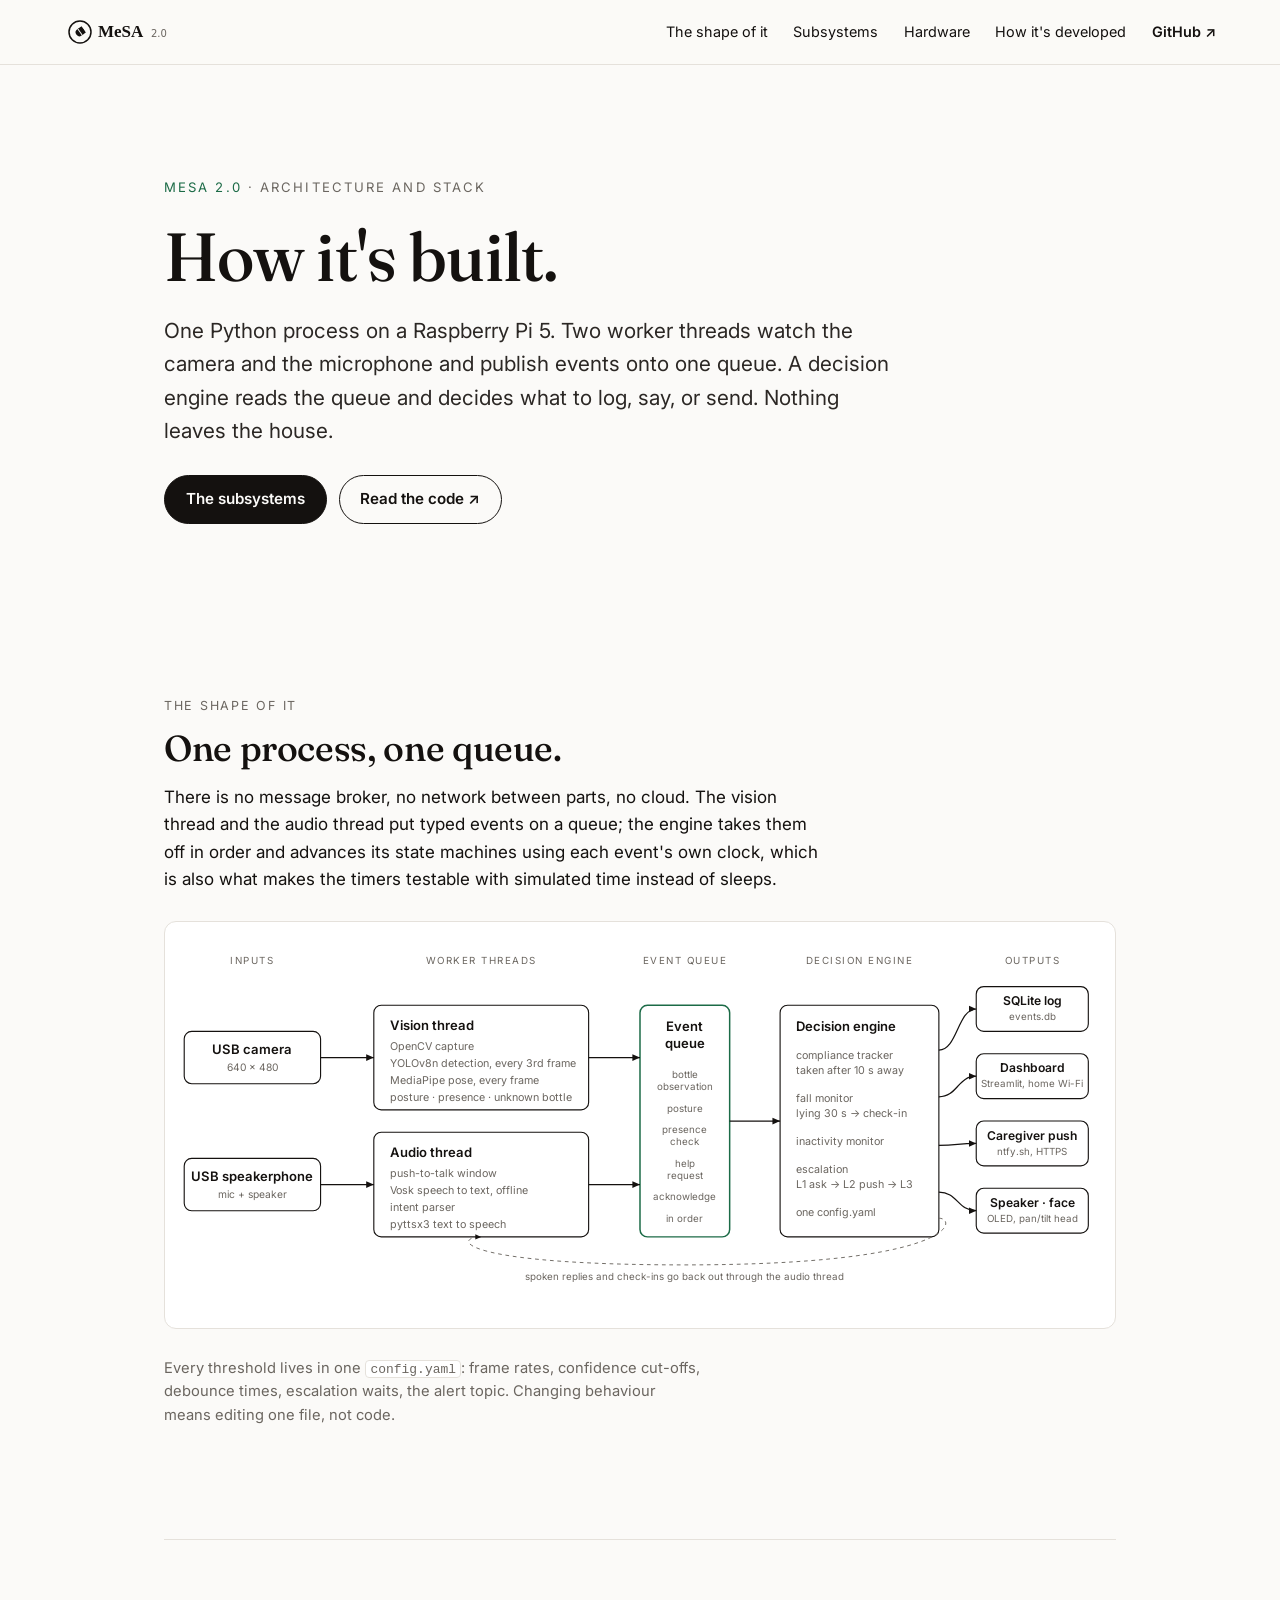
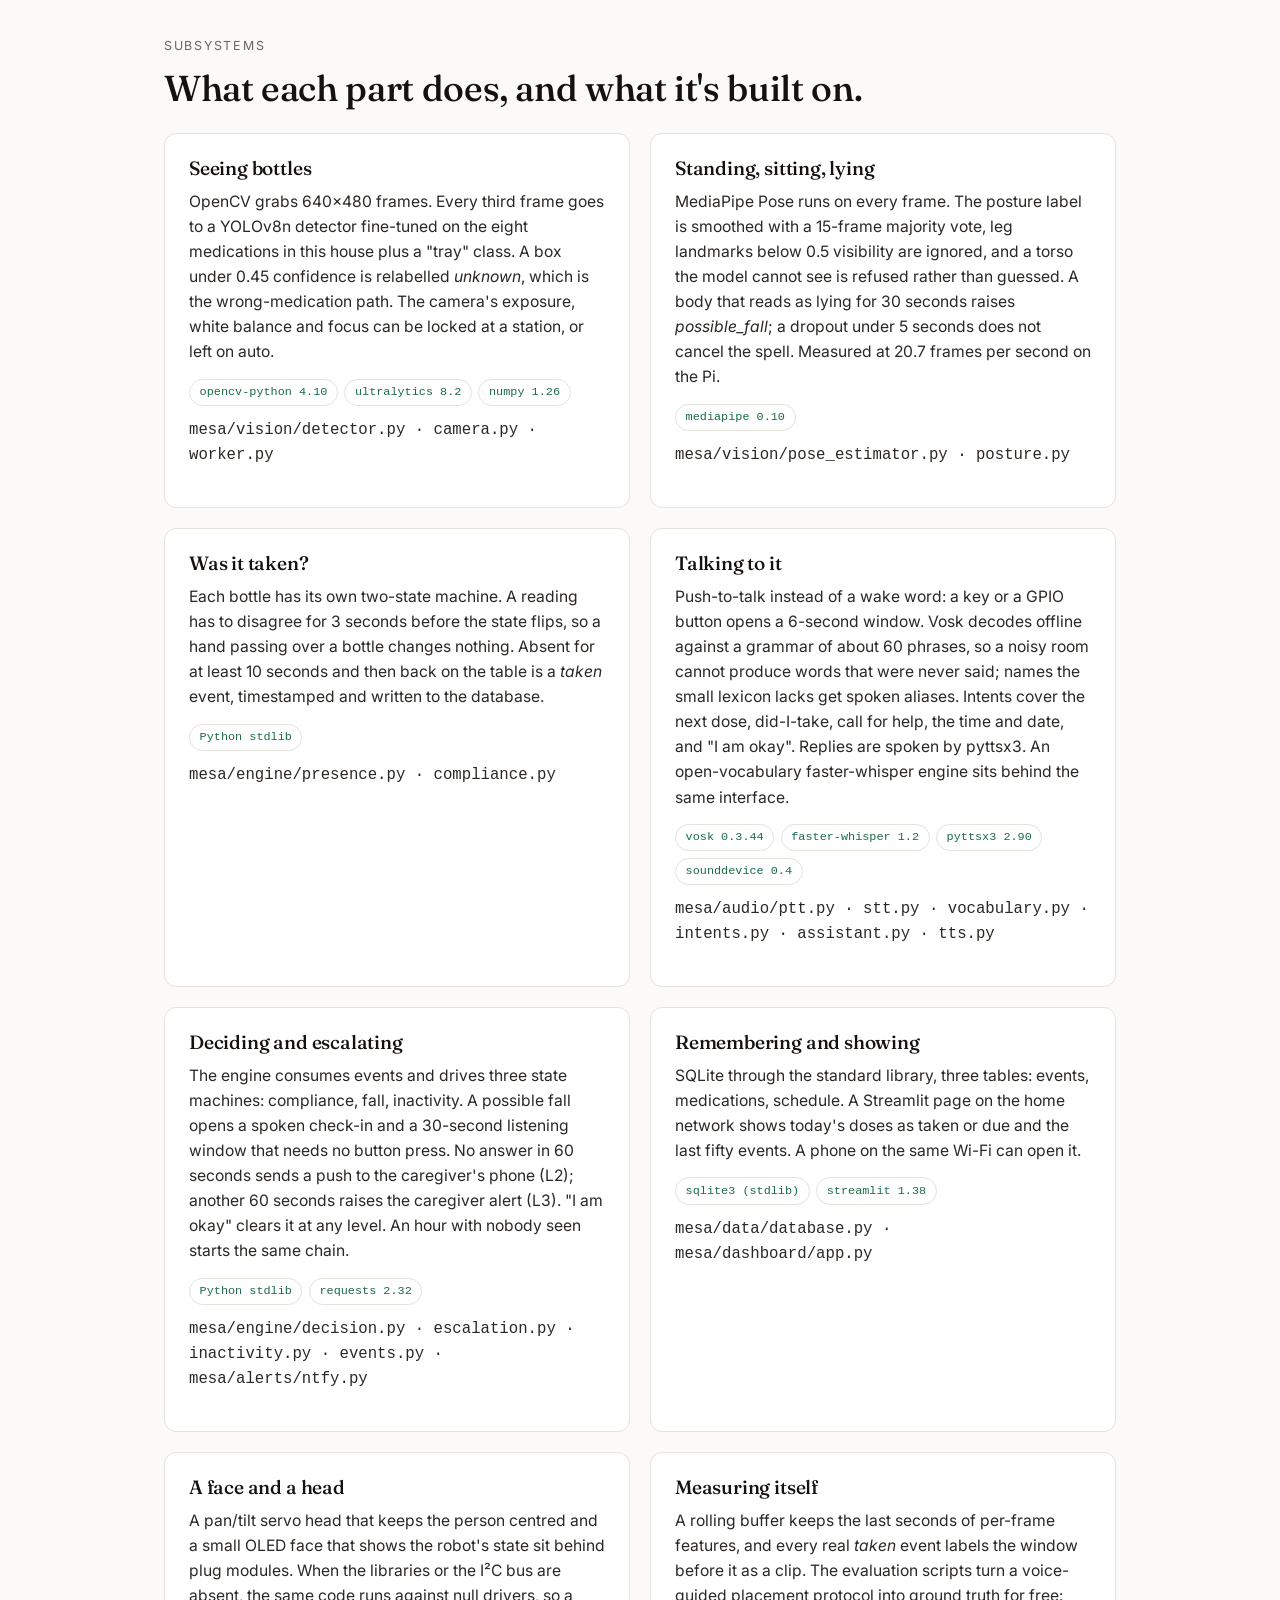
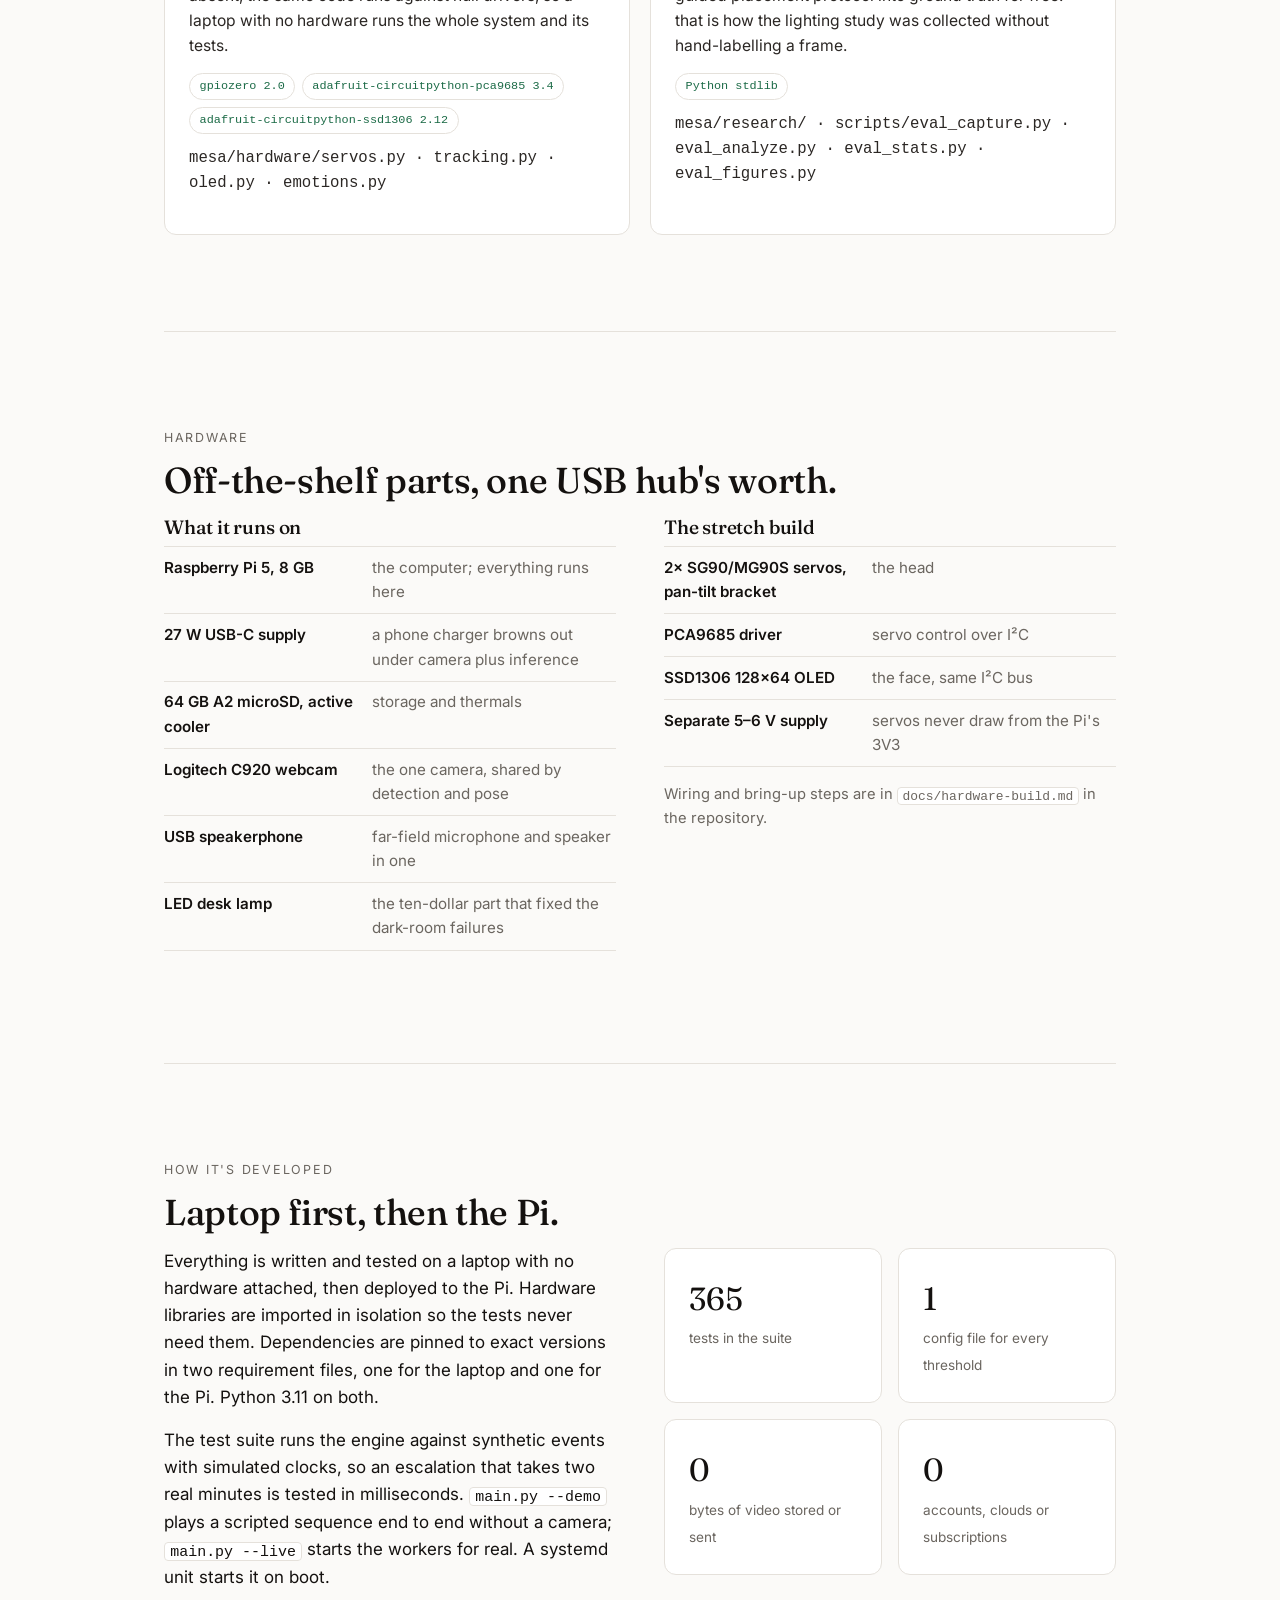
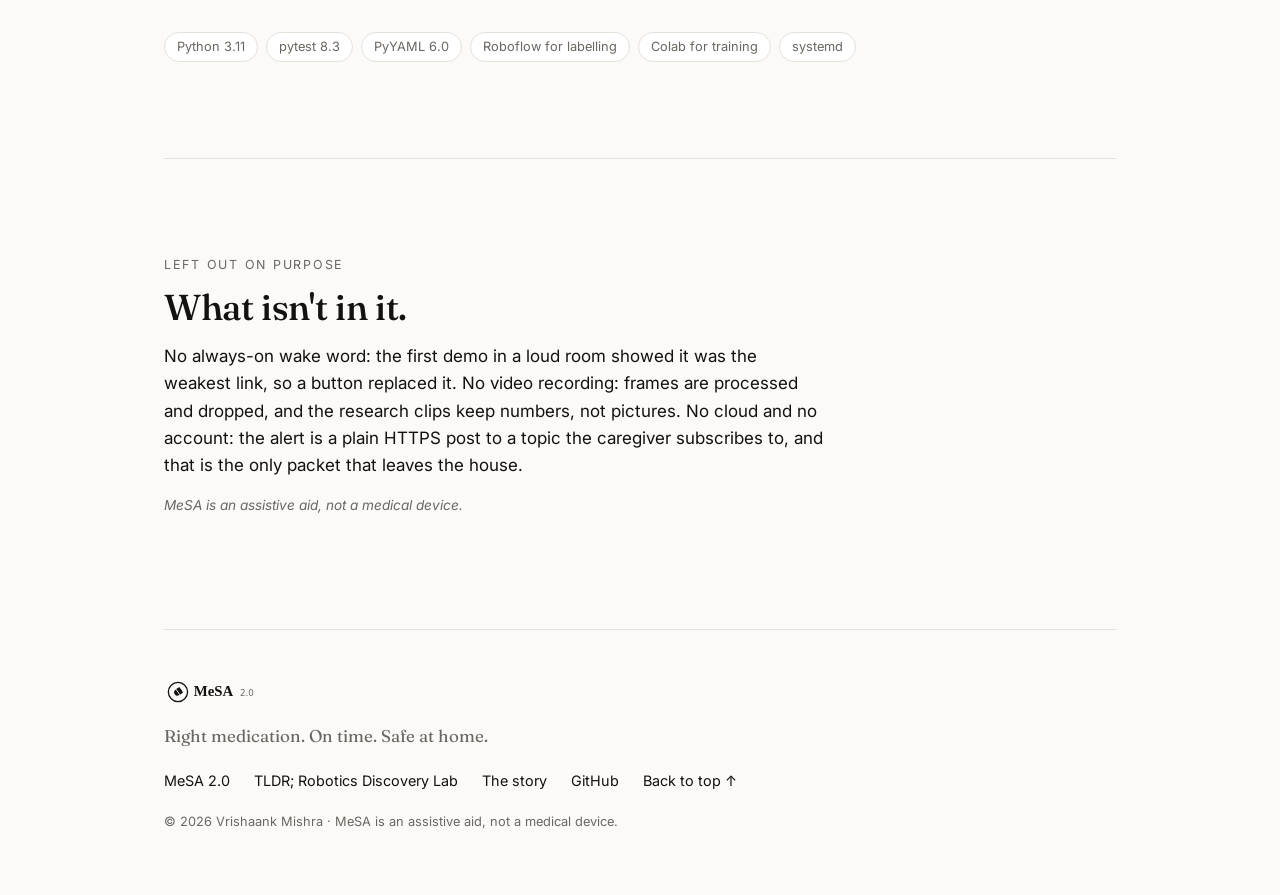
==== architecture.html @ 4f686b90 "Add 'How I got here' story page A personal origin story as a child page (story.html): the dining-roo" ====
<!DOCTYPE html>
<html lang="en">
<head>
  <meta charset="UTF-8" />
  <meta name="viewport" content="width=device-width, initial-scale=1.0" />
  <title>How MeSA 2.0 is built — architecture and stack</title>
  <meta name="description" content="The architecture of MeSA 2.0: one Python process on a Raspberry Pi 5, two worker threads, one event queue, and the open-source libraries behind each subsystem, with versions and the numbers that matter." />

  <meta property="og:title" content="How MeSA 2.0 is built" />
  <meta property="og:description" content="One small computer, one event loop, and the open-source libraries behind each part." />
  <meta property="og:type" content="website" />
  <meta property="og:image" content="assets/og-image.png" />

  <link rel="icon" href="assets/favicon.svg" type="image/svg+xml" />
  <link rel="preconnect" href="https://fonts.googleapis.com" />
  <link rel="preconnect" href="https://fonts.gstatic.com" crossorigin />
  <link href="https://fonts.googleapis.com/css2?family=Fraunces:opsz,wght@9..144,400;9..144,500;9..144,600&family=Inter:wght@400;500;600&display=swap" rel="stylesheet" />
  <link rel="stylesheet" href="styles.css" />
</head>
<body class="arch-page">
  <header class="site-header">
    <a class="brand" href="index.html" aria-label="MeSA 2.0 home">
      <img src="assets/logo.svg" alt="MeSA 2.0" height="32" />
    </a>
    <nav class="nav">
      <a href="#shape">The shape of it</a>
      <a href="#subsystems">Subsystems</a>
      <a href="#hardware">Hardware</a>
      <a href="#practice">How it's developed</a>
      <a class="nav-cta" href="https://github.com/VrishaankMishra/mesa-ai-robot" target="_blank" rel="noopener">GitHub ↗</a>
    </nav>
  </header>

  <main id="top">
    <!-- HERO -->
    <section class="hero">
      <p class="eyebrow"><a href="index.html">MeSA 2.0</a> · architecture and stack</p>
      <h1>How it's built.</h1>
      <p class="lede">
        One Python process on a Raspberry Pi 5. Two worker threads watch the camera and
        the microphone and publish events onto one queue. A decision engine reads the
        queue and decides what to log, say, or send. Nothing leaves the house.
      </p>
      <div class="cta-row">
        <a class="btn btn-primary" href="#subsystems">The subsystems</a>
        <a class="btn btn-ghost" href="https://github.com/VrishaankMishra/mesa-ai-robot" target="_blank" rel="noopener">Read the code ↗</a>
      </div>
    </section>

    <!-- SHAPE -->
    <section class="band" id="shape">
      <p class="section-label">The shape of it</p>
      <h2>One process, one queue.</h2>
      <p class="col-narrow">
        There is no message broker, no network between parts, no cloud. The vision thread
        and the audio thread put typed events on a queue; the engine takes them off in
        order and advances its state machines using each event's own clock, which is also
        what makes the timers testable with simulated time instead of sleeps.
      </p>
      <figure class="arch-figure">
<svg class="arch-svg" viewBox="0 0 1000 400" role="img" aria-labelledby="arch-title" xmlns="http://www.w3.org/2000/svg">
  <title id="arch-title">MeSA 2.0 architecture: camera and microphone feed two worker threads, which publish events to one queue; the decision engine reads it and writes the log, the dashboard, the caregiver alert and the speaker.</title>
  <defs>
    <marker id="arr" viewBox="0 0 10 10" refX="9" refY="5" markerWidth="7" markerHeight="7" orient="auto-start-reverse">
      <path d="M0,1 L9,5 L0,9 z" fill="currentColor"/>
    </marker>
  </defs>
  <g font-family="Inter, system-ui, sans-serif" fill="currentColor">
    <!-- column labels -->
    <g font-size="10.5" letter-spacing="1.6" fill="#6B6660" text-anchor="middle">
      <text x="85" y="28">INPUTS</text>
      <text x="330" y="28">WORKER THREADS</text>
      <text x="548" y="28">EVENT QUEUE</text>
      <text x="735" y="28">DECISION ENGINE</text>
      <text x="920" y="28">OUTPUTS</text>
    </g>

    <!-- inputs -->
    <g stroke="currentColor" stroke-width="1.2" fill="#fff">
      <rect x="12" y="100" width="146" height="56" rx="8"/>
      <rect x="12" y="236" width="146" height="56" rx="8"/>
    </g>
    <g font-size="14" font-weight="600" text-anchor="middle">
      <text x="85" y="124">USB camera</text>
      <text x="85" y="260">USB speakerphone</text>
    </g>
    <g font-size="11" fill="#6B6660" text-anchor="middle">
      <text x="85" y="142">640 × 480</text>
      <text x="85" y="278">mic + speaker</text>
    </g>

    <!-- workers -->
    <g stroke="currentColor" stroke-width="1.2" fill="#fff">
      <rect x="215" y="72" width="230" height="112" rx="8"/>
      <rect x="215" y="208" width="230" height="112" rx="8"/>
    </g>
    <g font-size="14" font-weight="600">
      <text x="232" y="98">Vision thread</text>
      <text x="232" y="234">Audio thread</text>
    </g>
    <g font-size="11.5" fill="#6B6660">
      <text x="232" y="120">OpenCV capture</text>
      <text x="232" y="138">YOLOv8n detection, every 3rd frame</text>
      <text x="232" y="156">MediaPipe pose, every frame</text>
      <text x="232" y="174">posture · presence · unknown bottle</text>
      <text x="232" y="256">push-to-talk window</text>
      <text x="232" y="274">Vosk speech to text, offline</text>
      <text x="232" y="292">intent parser</text>
      <text x="232" y="310">pyttsx3 text to speech</text>
    </g>

    <!-- queue -->
    <rect x="500" y="72" width="96" height="248" rx="8" fill="#fff" stroke="#1C6B47" stroke-width="1.6"/>
    <g font-size="14" font-weight="600" text-anchor="middle">
      <text x="548" y="100">Event</text>
      <text x="548" y="118">queue</text>
    </g>
    <g font-size="10.5" fill="#6B6660" text-anchor="middle">
      <text x="548" y="150">bottle</text>
      <text x="548" y="163">observation</text>
      <text x="548" y="186">posture</text>
      <text x="548" y="209">presence</text>
      <text x="548" y="222">check</text>
      <text x="548" y="245">help</text>
      <text x="548" y="258">request</text>
      <text x="548" y="281">acknowledge</text>
      <text x="548" y="304">in order</text>
    </g>

    <!-- engine -->
    <rect x="650" y="72" width="170" height="248" rx="8" fill="#fff" stroke="currentColor" stroke-width="1.2"/>
    <g font-size="14" font-weight="600">
      <text x="667" y="100">Decision engine</text>
    </g>
    <g font-size="11.5" fill="#6B6660">
      <text x="667" y="130">compliance tracker</text>
      <text x="667" y="146">taken after 10 s away</text>
      <text x="667" y="176">fall monitor</text>
      <text x="667" y="192">lying 30 s → check-in</text>
      <text x="667" y="222">inactivity monitor</text>
      <text x="667" y="252">escalation</text>
      <text x="667" y="268">L1 ask → L2 push → L3</text>
      <text x="667" y="298">one config.yaml</text>
    </g>

    <!-- outputs -->
    <g stroke="currentColor" stroke-width="1.2" fill="#fff">
      <rect x="860" y="52" width="120" height="48" rx="8"/>
      <rect x="860" y="124" width="120" height="48" rx="8"/>
      <rect x="860" y="196" width="120" height="48" rx="8"/>
      <rect x="860" y="268" width="120" height="48" rx="8"/>
    </g>
    <g font-size="13" font-weight="600" text-anchor="middle">
      <text x="920" y="72">SQLite log</text>
      <text x="920" y="144">Dashboard</text>
      <text x="920" y="216">Caregiver push</text>
      <text x="920" y="288">Speaker · face</text>
    </g>
    <g font-size="10.5" fill="#6B6660" text-anchor="middle">
      <text x="920" y="88">events.db</text>
      <text x="920" y="160">Streamlit, home Wi-Fi</text>
      <text x="920" y="232">ntfy.sh, HTTPS</text>
      <text x="920" y="304">OLED, pan/tilt head</text>
    </g>

    <!-- arrows -->
    <g stroke="currentColor" stroke-width="1.3" fill="none" marker-end="url(#arr)">
      <path d="M158,128 L215,128"/>
      <path d="M158,264 L215,264"/>
      <path d="M445,128 L500,128"/>
      <path d="M445,264 L500,264"/>
      <path d="M596,196 L650,196"/>
      <path d="M820,120 C840,120 840,76 860,76"/>
      <path d="M820,170 C840,170 840,148 860,148"/>
      <path d="M820,222 C840,222 840,220 860,220"/>
      <path d="M820,272 C840,272 840,292 860,292"/>
    </g>
    <!-- spoken replies go back out through the audio thread -->
    <path d="M820,300 C840,300 840,350 548,350 C300,350 300,320 330,320" stroke="#6B6660" stroke-width="1" fill="none" stroke-dasharray="4 4" marker-end="url(#arr)"/>
    <text x="548" y="366" font-size="10.5" fill="#6B6660" text-anchor="middle">spoken replies and check-ins go back out through the audio thread</text>
  </g>
</svg>
      </figure>
      <p class="caption col-narrow">
        Every threshold lives in one <code>config.yaml</code>: frame rates, confidence
        cut-offs, debounce times, escalation waits, the alert topic. Changing behaviour
        means editing one file, not code.
      </p>
    </section>

    <!-- SUBSYSTEMS -->
    <section class="band" id="subsystems">
      <p class="section-label">Subsystems</p>
      <h2>What each part does, and what it's built on.</h2>
      <div class="arch-grid">

        <article class="arch-card">
          <h3>Seeing bottles</h3>
          <p>
            OpenCV grabs 640×480 frames. Every third frame goes to a YOLOv8n detector
            fine-tuned on the eight medications in this house plus a "tray" class. A box
            under 0.45 confidence is relabelled <em>unknown</em>, which is the
            wrong-medication path. The camera's exposure, white balance and focus can be
            locked at a station, or left on auto.
          </p>
          <ul class="arch-libs">
            <li>opencv-python 4.10</li><li>ultralytics 8.2</li><li>numpy 1.26</li>
          </ul>
          <p class="arch-path">mesa/vision/detector.py · camera.py · worker.py</p>
        </article>

        <article class="arch-card">
          <h3>Standing, sitting, lying</h3>
          <p>
            MediaPipe Pose runs on every frame. The posture label is smoothed with a
            15-frame majority vote, leg landmarks below 0.5 visibility are ignored, and a
            torso the model cannot see is refused rather than guessed. A body that reads
            as lying for 30 seconds raises <em>possible_fall</em>; a dropout under 5
            seconds does not cancel the spell. Measured at 20.7 frames per second on the Pi.
          </p>
          <ul class="arch-libs">
            <li>mediapipe 0.10</li>
          </ul>
          <p class="arch-path">mesa/vision/pose_estimator.py · posture.py</p>
        </article>

        <article class="arch-card">
          <h3>Was it taken?</h3>
          <p>
            Each bottle has its own two-state machine. A reading has to disagree for 3
            seconds before the state flips, so a hand passing over a bottle changes
            nothing. Absent for at least 10 seconds and then back on the table is a
            <em>taken</em> event, timestamped and written to the database.
          </p>
          <ul class="arch-libs">
            <li>Python stdlib</li>
          </ul>
          <p class="arch-path">mesa/engine/presence.py · compliance.py</p>
        </article>

        <article class="arch-card">
          <h3>Talking to it</h3>
          <p>
            Push-to-talk instead of a wake word: a key or a GPIO button opens a 6-second
            window. Vosk decodes offline against a grammar of about 60 phrases, so a noisy
            room cannot produce words that were never said; names the small lexicon lacks
            get spoken aliases. Intents cover the next dose, did-I-take, call for help,
            the time and date, and "I am okay". Replies are spoken by pyttsx3. An
            open-vocabulary faster-whisper engine sits behind the same interface.
          </p>
          <ul class="arch-libs">
            <li>vosk 0.3.44</li><li>faster-whisper 1.2</li><li>pyttsx3 2.90</li><li>sounddevice 0.4</li>
          </ul>
          <p class="arch-path">mesa/audio/ptt.py · stt.py · vocabulary.py · intents.py · assistant.py · tts.py</p>
        </article>

        <article class="arch-card">
          <h3>Deciding and escalating</h3>
          <p>
            The engine consumes events and drives three state machines: compliance,
            fall, inactivity. A possible fall opens a spoken check-in and a 30-second
            listening window that needs no button press. No answer in 60 seconds sends a
            push to the caregiver's phone (L2); another 60 seconds raises the caregiver
            alert (L3). "I am okay" clears it at any level. An hour with nobody seen
            starts the same chain.
          </p>
          <ul class="arch-libs">
            <li>Python stdlib</li><li>requests 2.32</li>
          </ul>
          <p class="arch-path">mesa/engine/decision.py · escalation.py · inactivity.py · events.py · mesa/alerts/ntfy.py</p>
        </article>

        <article class="arch-card">
          <h3>Remembering and showing</h3>
          <p>
            SQLite through the standard library, three tables: events, medications,
            schedule. A Streamlit page on the home network shows today's doses as taken or
            due and the last fifty events. A phone on the same Wi-Fi can open it.
          </p>
          <ul class="arch-libs">
            <li>sqlite3 (stdlib)</li><li>streamlit 1.38</li>
          </ul>
          <p class="arch-path">mesa/data/database.py · mesa/dashboard/app.py</p>
        </article>

        <article class="arch-card">
          <h3>A face and a head</h3>
          <p>
            A pan/tilt servo head that keeps the person centred and a small OLED face that
            shows the robot's state sit behind plug modules. When the libraries or the I²C
            bus are absent, the same code runs against null drivers, so a laptop with no
            hardware runs the whole system and its tests.
          </p>
          <ul class="arch-libs">
            <li>gpiozero 2.0</li><li>adafruit-circuitpython-pca9685 3.4</li><li>adafruit-circuitpython-ssd1306 2.12</li>
          </ul>
          <p class="arch-path">mesa/hardware/servos.py · tracking.py · oled.py · emotions.py</p>
        </article>

        <article class="arch-card">
          <h3>Measuring itself</h3>
          <p>
            A rolling buffer keeps the last seconds of per-frame features, and every real
            <em>taken</em> event labels the window before it as a clip. The evaluation
            scripts turn a voice-guided placement protocol into ground truth for free:
            that is how the lighting study was collected without hand-labelling a frame.
          </p>
          <ul class="arch-libs">
            <li>Python stdlib</li>
          </ul>
          <p class="arch-path">mesa/research/ · scripts/eval_capture.py · eval_analyze.py · eval_stats.py · eval_figures.py</p>
        </article>

      </div>
    </section>

    <!-- HARDWARE -->
    <section class="band" id="hardware">
      <p class="section-label">Hardware</p>
      <h2>Off-the-shelf parts, one USB hub's worth.</h2>
      <div class="arch-two">
        <div>
          <h3>What it runs on</h3>
          <table class="spec-table">
            <tbody>
              <tr><td>Raspberry Pi 5, 8 GB</td><td>the computer; everything runs here</td></tr>
              <tr><td>27 W USB-C supply</td><td>a phone charger browns out under camera plus inference</td></tr>
              <tr><td>64 GB A2 microSD, active cooler</td><td>storage and thermals</td></tr>
              <tr><td>Logitech C920 webcam</td><td>the one camera, shared by detection and pose</td></tr>
              <tr><td>USB speakerphone</td><td>far-field microphone and speaker in one</td></tr>
              <tr><td>LED desk lamp</td><td>the ten-dollar part that fixed the dark-room failures</td></tr>
            </tbody>
          </table>
        </div>
        <div>
          <h3>The stretch build</h3>
          <table class="spec-table">
            <tbody>
              <tr><td>2× SG90/MG90S servos, pan-tilt bracket</td><td>the head</td></tr>
              <tr><td>PCA9685 driver</td><td>servo control over I²C</td></tr>
              <tr><td>SSD1306 128×64 OLED</td><td>the face, same I²C bus</td></tr>
              <tr><td>Separate 5–6 V supply</td><td>servos never draw from the Pi's 3V3</td></tr>
            </tbody>
          </table>
          <p class="caption">Wiring and bring-up steps are in <code>docs/hardware-build.md</code> in the repository.</p>
        </div>
      </div>
    </section>

    <!-- PRACTICE -->
    <section class="band" id="practice">
      <p class="section-label">How it's developed</p>
      <h2>Laptop first, then the Pi.</h2>
      <div class="arch-two">
        <div class="col-narrow">
          <p>
            Everything is written and tested on a laptop with no hardware attached, then
            deployed to the Pi. Hardware libraries are imported in isolation so the tests
            never need them. Dependencies are pinned to exact versions in two requirement
            files, one for the laptop and one for the Pi. Python 3.11 on both.
          </p>
          <p>
            The test suite runs the engine against synthetic events with simulated clocks,
            so an escalation that takes two real minutes is tested in milliseconds.
            <code>main.py --demo</code> plays a scripted sequence end to end without a
            camera; <code>main.py --live</code> starts the workers for real. A systemd unit
            starts it on boot.
          </p>
        </div>
        <div class="stats arch-stats">
          <div class="stat"><span class="stat-num">365</span><span class="stat-label">tests in the suite</span></div>
          <div class="stat"><span class="stat-num">1</span><span class="stat-label">config file for every threshold</span></div>
          <div class="stat"><span class="stat-num">0</span><span class="stat-label">bytes of video stored or sent</span></div>
          <div class="stat"><span class="stat-num">0</span><span class="stat-label">accounts, clouds or subscriptions</span></div>
        </div>
      </div>
      <ul class="tech-tags" style="margin-top:1.5rem;">
        <li>Python 3.11</li><li>pytest 8.3</li><li>PyYAML 6.0</li><li>Roboflow for labelling</li><li>Colab for training</li><li>systemd</li>
      </ul>
    </section>

    <!-- NOT THERE -->
    <section class="band" id="not">
      <div class="col-narrow">
        <p class="section-label">Left out on purpose</p>
        <h2>What isn't in it.</h2>
        <p>
          No always-on wake word: the first demo in a loud room showed it was the weakest
          link, so a button replaced it. No video recording: frames are processed and
          dropped, and the research clips keep numbers, not pictures. No cloud and no
          account: the alert is a plain HTTPS post to a topic the caregiver subscribes to,
          and that is the only packet that leaves the house.
        </p>
        <p class="disclaimer">MeSA is an assistive aid, not a medical device.</p>
      </div>
    </section>
  </main>

  <footer class="site-footer">
    <div class="footer-brand">
      <img src="assets/logo.svg" alt="MeSA 2.0" height="28" />
      <p>Right medication. On time. Safe at home.</p>
    </div>
    <nav class="footer-links">
      <a href="index.html">MeSA 2.0</a>
      <a href="tldr.html">TLDR; Robotics Discovery Lab</a>
      <a href="story.html">The story</a>
      <a href="https://github.com/VrishaankMishra/mesa-ai-robot" target="_blank" rel="noopener">GitHub</a>
      <a href="#top">Back to top ↑</a>
    </nav>
    <p class="fineprint">© <span id="year"></span> Vrishaank Mishra · MeSA is an assistive aid, not a medical device.</p>
  </footer>

  <script>
    document.getElementById("year").textContent = new Date().getFullYear();
  </script>
</body>
</html>
---- styles.css ----
/* MeSA 2.0 — minimal portfolio. Near-monochrome, typography-led. See BRAND.md. */

:root {
  --ink: #14110F;
  --paper: #FBFAF8;
  --muted: #6B6660;
  --hairline: #E5E1DB;
  --accent: #1C6B47;
  --alert: #B23A2E;

  --serif: "Fraunces", Georgia, "Times New Roman", serif;
  --sans: "Inter", system-ui, -apple-system, sans-serif;
  --mono: ui-monospace, SFMono-Regular, Menlo, monospace;

  --maxw: 1080px;
  --gutter: clamp(1.25rem, 5vw, 4rem);
}

* { box-sizing: border-box; }

html { scroll-behavior: smooth; }

body {
  margin: 0;
  background: var(--paper);
  color: var(--ink);
  font-family: var(--sans);
  font-size: 1.0625rem;
  line-height: 1.6;
  -webkit-font-smoothing: antialiased;
}

h1, h2, h3 { font-family: var(--serif); font-weight: 500; line-height: 1.12; letter-spacing: -0.01em; }
h2 { font-size: clamp(1.6rem, 3.5vw, 2.25rem); margin: 0 0 1rem; }
h3 { font-size: 1.2rem; margin: 0 0 0.4rem; }
p { margin: 0 0 1rem; }
a { color: var(--accent); text-decoration: none; }
a:hover { text-decoration: underline; }
strong { font-weight: 600; }

/* ---------- header ---------- */
.site-header {
  position: sticky; top: 0; z-index: 10;
  display: flex; align-items: center; justify-content: space-between;
  padding: 1rem var(--gutter);
  background: color-mix(in srgb, var(--paper) 88%, transparent);
  backdrop-filter: saturate(180%) blur(8px);
  border-bottom: 1px solid var(--hairline);
}
.brand { display: inline-flex; }
.nav { display: flex; gap: clamp(0.75rem, 2vw, 1.75rem); align-items: center; }
.nav a { color: var(--ink); font-size: 0.9rem; }
.nav a:hover { color: var(--accent); text-decoration: none; }
.nav-cta { font-weight: 600; }
@media (max-width: 640px) { .nav a:not(.nav-cta) { display: none; } }

/* ---------- layout ---------- */
main { max-width: var(--maxw); margin: 0 auto; padding: 0 var(--gutter); }
.band { padding: clamp(3rem, 8vw, 6rem) 0; border-bottom: 1px solid var(--hairline); }
.col-narrow { max-width: 60ch; }
.section-label {
  font-size: 0.78rem; text-transform: uppercase; letter-spacing: 0.14em;
  color: var(--muted); margin: 0 0 0.75rem;
}
.eyebrow {
  font-size: 0.82rem; text-transform: uppercase; letter-spacing: 0.16em; color: var(--muted);
  margin: 0 0 1.25rem;
}
.caption { color: var(--muted); font-size: 0.92rem; }
.disclaimer { color: var(--muted); font-size: 0.85rem; font-style: italic; }

/* ---------- hero ---------- */
.hero { padding: clamp(3.5rem, 10vw, 7rem) 0 clamp(2.5rem, 6vw, 4rem); }
.hero h1 { font-size: clamp(2.5rem, 7vw, 4.25rem); margin: 0 0 1.25rem; }
.lede { font-size: clamp(1.05rem, 2.2vw, 1.3rem); max-width: 56ch; color: #2b2724; }
.cta-row { display: flex; gap: 0.75rem; flex-wrap: wrap; margin: 1.75rem 0 0.75rem; }
.btn {
  display: inline-block; padding: 0.7rem 1.3rem; border-radius: 999px;
  font-size: 0.95rem; font-weight: 600; border: 1px solid var(--ink); transition: all 0.15s ease;
}
.btn:hover { text-decoration: none; transform: translateY(-1px); }
.btn-primary { background: var(--ink); color: var(--paper); border-color: var(--ink); }
.btn-primary:hover { background: var(--accent); border-color: var(--accent); }
.btn-ghost { background: transparent; color: var(--ink); }
.btn-ghost:hover { background: var(--ink); color: var(--paper); }

.hero-media { margin: 2.5rem 0 0; }

/* ---------- media placeholders ---------- */
.media-placeholder {
  display: grid; place-items: center; text-align: center;
  border: 1px dashed var(--hairline); border-radius: 12px;
  background: #fff; color: var(--muted); font-size: 0.9rem; padding: 2rem;
  min-height: 220px;
}
.media-placeholder span { max-width: 36ch; }
.media-16x9 { aspect-ratio: 16 / 9; min-height: 0; }

/* ---------- features ---------- */
.features { list-style: none; margin: 1.5rem 0 0; padding: 0; display: grid; gap: 0; }
.features li {
  display: grid; grid-template-columns: 3.5rem 1fr minmax(220px, 34%); gap: 0.4rem 1.25rem;
  align-items: start; padding: 1.5rem 0; border-top: 1px solid var(--hairline);
}
.features li h3 { grid-column: 2; grid-row: 1; margin: 0; }
.features li p { grid-column: 2; grid-row: 2; }
.feat-img { grid-column: 3; grid-row: 1 / span 2; width: 100%; aspect-ratio: 16 / 9; object-fit: cover; border-radius: 10px; display: block; }
@media (max-width: 720px) {
  .features li { grid-template-columns: 3.5rem 1fr; }
  .feat-img { grid-column: 1 / span 2; grid-row: 3; margin-top: 0.75rem; }
}
.features li:last-child { border-bottom: 1px solid var(--hairline); }
.feat-num { font-family: var(--mono); color: var(--muted); font-size: 0.95rem; padding-top: 0.2rem; }
.features p { margin: 0; color: var(--muted); }

/* ---------- how / diagram ---------- */
.diagram {
  font-family: var(--mono); font-size: clamp(0.62rem, 1.5vw, 0.82rem); line-height: 1.5;
  background: #fff; border: 1px solid var(--hairline); border-radius: 12px;
  padding: 1.25rem; margin: 1.75rem 0; overflow-x: auto; color: var(--ink);
}
.tech-tags { list-style: none; display: flex; flex-wrap: wrap; gap: 0.5rem; padding: 0; margin: 0; }
.tech-tags li {
  font-size: 0.8rem; color: var(--muted); border: 1px solid var(--hairline);
  border-radius: 999px; padding: 0.25rem 0.75rem; background: #fff;
}

/* ---------- demo ---------- */
.video-frame { margin: 1.5rem 0 1rem; }
.video-frame iframe { width: 100%; aspect-ratio: 16/9; border: 0; border-radius: 12px; }

/* ---------- results ---------- */
.stats { display: grid; grid-template-columns: repeat(auto-fit, minmax(150px, 1fr)); gap: 1rem; margin: 1.5rem 0 1rem; }
.stat { border: 1px solid var(--hairline); border-radius: 12px; padding: 1.5rem; background: #fff; }
.stat-num { display: block; font-family: var(--serif); font-size: 2rem; }
.stat-label { color: var(--muted); font-size: 0.85rem; }

.byline { font-family: var(--serif); color: var(--muted); }

/* ---------- footer ---------- */
.site-footer {
  max-width: var(--maxw); margin: 0 auto; padding: 3rem var(--gutter) 4rem;
  display: grid; gap: 1.25rem;
}
.footer-brand p { color: var(--muted); margin: 0.5rem 0 0; font-family: var(--serif); }
.footer-links { display: flex; gap: 1.5rem; flex-wrap: wrap; }
.footer-links a { color: var(--ink); font-size: 0.9rem; }
.fineprint { color: var(--muted); font-size: 0.8rem; margin: 0; }

/* Demo clips (Oct 24, 2026) */
.demo-grid { display: grid; grid-template-columns: repeat(3, minmax(0, 1fr)); gap: 1.25rem; margin: 1.5rem 0 0.5rem; }
.demo-card { margin: 0; }
.demo-card video { width: 100%; aspect-ratio: 16 / 9; border-radius: 12px; display: block; background: #111; }
.demo-card figcaption { font-size: 0.92rem; line-height: 1.45; margin-top: 0.6rem; opacity: 0.9; }
@media (max-width: 900px) { .demo-grid { grid-template-columns: repeat(2, minmax(0, 1fr)); } }
@media (max-width: 560px) { .demo-grid { grid-template-columns: 1fr; } }

/* ---------- TLDR; Robotics Discovery Lab (child page, tldr.html) ---------- */
.tldr-page { --tldr-teal: #0F8B8D; --tldr-orange: #E8762B; }
.tldr-r { color: var(--tldr-teal); }
.tldr-hero-grid { display: grid; grid-template-columns: 1fr auto; gap: 2rem 3rem; align-items: center; }
.tldr-logo-card {
  margin: 0; background: #fff; border: 1px solid var(--hairline); border-radius: 16px;
  padding: 1.25rem 1.5rem; display: grid; place-items: center;
}
.tldr-logo-card img { width: 220px; height: auto; display: block; }
.tldr-triad { display: flex; gap: 1.25rem; margin: 1.25rem 0 0; font-size: 0.82rem; text-transform: uppercase; letter-spacing: 0.16em; color: var(--muted); }
.tldr-triad span::before { content: "○ "; color: var(--tldr-teal); }
@media (max-width: 720px) { .tldr-hero-grid { grid-template-columns: 1fr; } .tldr-logo-card { justify-self: start; } }

.tldr-story { display: grid; grid-template-columns: minmax(0, 1fr) clamp(260px, 36%, 380px); gap: 2rem 3rem; align-items: start; }
.tldr-photo { margin: 0; }
.tldr-photo img { width: 100%; border-radius: 12px; display: block; border: 1px solid var(--hairline); }
.tldr-photo figcaption { margin-top: 0.6rem; }
.tldr-photo-wide { margin: 2.5rem 0 0; }
.tldr-photo-wide img { width: 100%; aspect-ratio: 16 / 9; object-fit: cover; border-radius: 12px; display: block; }
.tldr-photo-wide figcaption { margin-top: 0.6rem; }
@media (max-width: 720px) { .tldr-story { grid-template-columns: 1fr; } }

.tldr-weeks { list-style: none; margin: 1.5rem 0 1rem; padding: 0; display: grid; grid-template-columns: repeat(4, minmax(0, 1fr)); gap: 1rem; }
.tldr-weeks li { border: 1px solid var(--hairline); border-radius: 12px; padding: 1.25rem; background: #fff; }
.tldr-weeks h3 { margin: 0.75rem 0 0.25rem; }
.tldr-weeks p { margin: 0; color: var(--muted); font-size: 0.95rem; }
.tldr-week-num {
  display: inline-grid; place-items: center; width: 2rem; height: 2rem; border-radius: 999px;
  background: var(--tldr-teal); color: #fff; font-family: var(--mono); font-size: 0.9rem;
}
.tldr-week-num--accent { background: var(--tldr-orange); }
@media (max-width: 900px) { .tldr-weeks { grid-template-columns: repeat(2, minmax(0, 1fr)); } }
@media (max-width: 480px) { .tldr-weeks { grid-template-columns: 1fr; } }

.tldr-stats { margin-bottom: 1.25rem; }
.tldr-why { display: grid; grid-template-columns: repeat(3, minmax(0, 1fr)); gap: 1.5rem; margin-top: 2rem; }
.tldr-why h3 { padding-top: 0.75rem; border-top: 2px solid var(--tldr-teal); }
.tldr-why div:nth-child(2) h3 { border-color: var(--tldr-orange); }
.tldr-why div:nth-child(3) h3 { border-color: var(--accent); }
.tldr-why p { color: var(--muted); font-size: 0.95rem; }
@media (max-width: 720px) { .tldr-why { grid-template-columns: 1fr; } }

.tldr-creds { margin: 0 0 1rem; padding-left: 1.2rem; }
.tldr-creds li { margin: 0.2rem 0; }

/* Community teaser on the landing page */
.community-grid { display: grid; grid-template-columns: minmax(0, 1fr) clamp(260px, 36%, 380px); gap: 2rem 3rem; align-items: center; }
.community-photo img { width: 100%; aspect-ratio: 4 / 3; object-fit: cover; border-radius: 12px; display: block; border: 1px solid var(--hairline); }
@media (max-width: 720px) { .community-grid { grid-template-columns: 1fr; } }

/* ---------- How it's built (architecture.html) ---------- */
.arch-grid { display: grid; grid-template-columns: repeat(2, minmax(0, 1fr)); gap: 1.25rem; margin-top: 1.5rem; }
.arch-card { border: 1px solid var(--hairline); border-radius: 12px; padding: 1.5rem; background: #fff; }
.arch-card h3 { margin-bottom: 0.6rem; }
.arch-card p { color: #2b2724; font-size: 0.98rem; margin-bottom: 0.9rem; }
.arch-libs { list-style: none; display: flex; flex-wrap: wrap; gap: 0.4rem; padding: 0; margin: 0 0 0.75rem; }
.arch-libs li { font-family: var(--mono); font-size: 0.74rem; color: var(--accent); border: 1px solid var(--hairline); border-radius: 999px; padding: 0.2rem 0.6rem; }
.arch-path { font-family: var(--mono); font-size: 0.74rem; color: var(--muted); margin: 0; word-break: break-word; }
@media (max-width: 720px) { .arch-grid { grid-template-columns: 1fr; } }

.arch-two { display: grid; grid-template-columns: repeat(2, minmax(0, 1fr)); gap: 2rem 3rem; align-items: start; margin-top: 1rem; }
@media (max-width: 720px) { .arch-two { grid-template-columns: 1fr; } }
.spec-table { width: 100%; border-collapse: collapse; font-size: 0.95rem; margin: 0.5rem 0 1rem; }
.spec-table td { padding: 0.55rem 0; border-top: 1px solid var(--hairline); vertical-align: top; }
.spec-table td:first-child { font-weight: 600; width: 46%; padding-right: 1rem; }
.spec-table td:last-child { color: var(--muted); }
.spec-table tr:last-child td { border-bottom: 1px solid var(--hairline); }
.arch-stats { grid-template-columns: repeat(2, minmax(0, 1fr)); margin: 0; }
code { font-family: var(--mono); font-size: 0.88em; background: #fff; border: 1px solid var(--hairline); border-radius: 4px; padding: 0.05em 0.35em; }
.diagram code { border: 0; padding: 0; background: transparent; }

/* Architecture box diagram (inline SVG, shared by index.html and architecture.html) */
.arch-figure { margin: 1.75rem 0; padding: 1rem 0.5rem; background: #fff; border: 1px solid var(--hairline); border-radius: 12px; overflow-x: auto; }
.arch-svg { display: block; width: 100%; min-width: 640px; height: auto; color: var(--ink); }

/* ---------- The story (story.html) ---------- */
.story-col { max-width: 62ch; margin: 0 auto; }
.story-punch { font-family: var(--serif); font-size: clamp(1.2rem, 3vw, 1.6rem); margin: 1.5rem 0 0.5rem; }
.story-col .cta-row { margin-top: 1.5rem; }
.story-fig { max-width: 760px; margin: 2.75rem auto; }
.story-fig.is-portrait { max-width: 460px; }
.story-fig img { width: 100%; height: auto; border-radius: 12px; display: block; border: 1px solid var(--hairline); }
.story-fig figcaption { margin-top: 0.6rem; }
.story-duo { max-width: 760px; margin: 2.75rem auto; display: grid; grid-template-columns: 1fr 1fr; gap: 1rem; align-items: start; }
.story-duo img { width: 100%; height: auto; border-radius: 12px; display: block; border: 1px solid var(--hairline); }
.story-duo figcaption { grid-column: 1 / -1; margin-top: 0.2rem; }
@media (max-width: 560px) { .story-duo { grid-template-columns: 1fr; } }
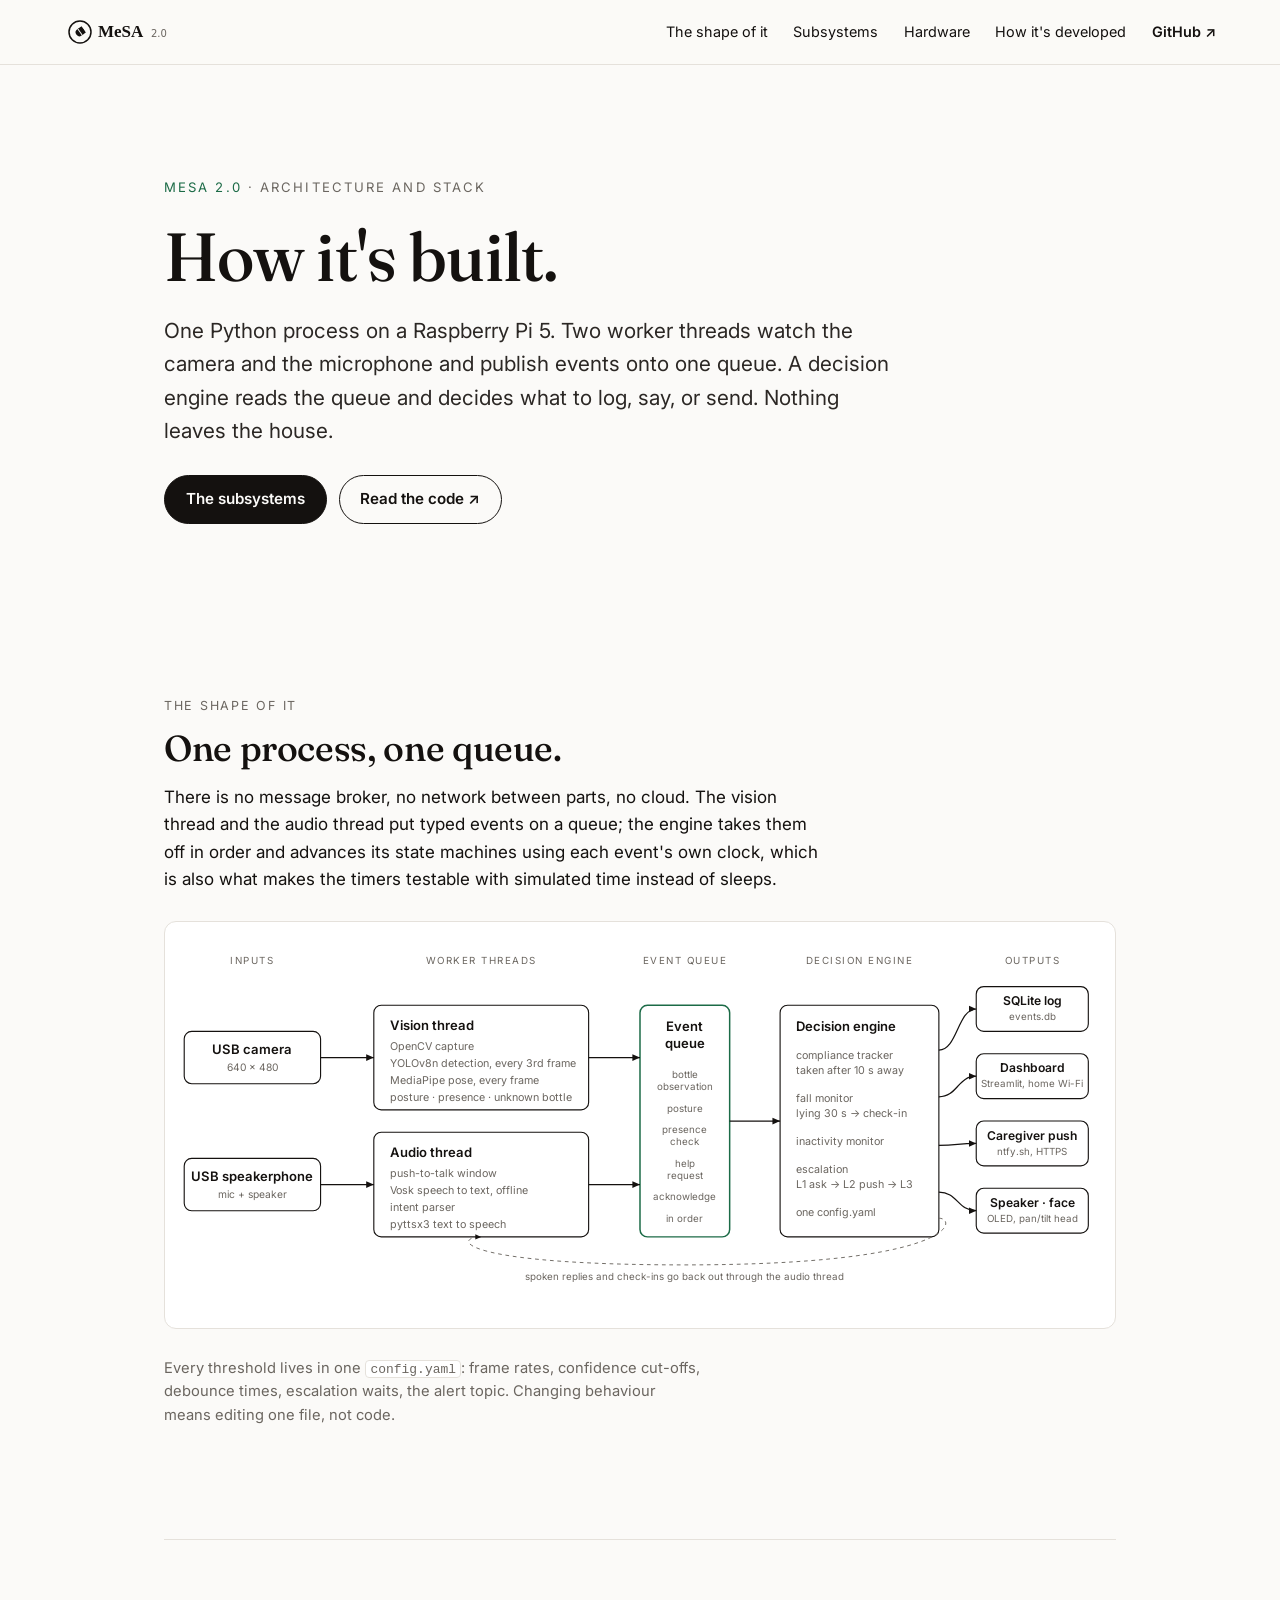
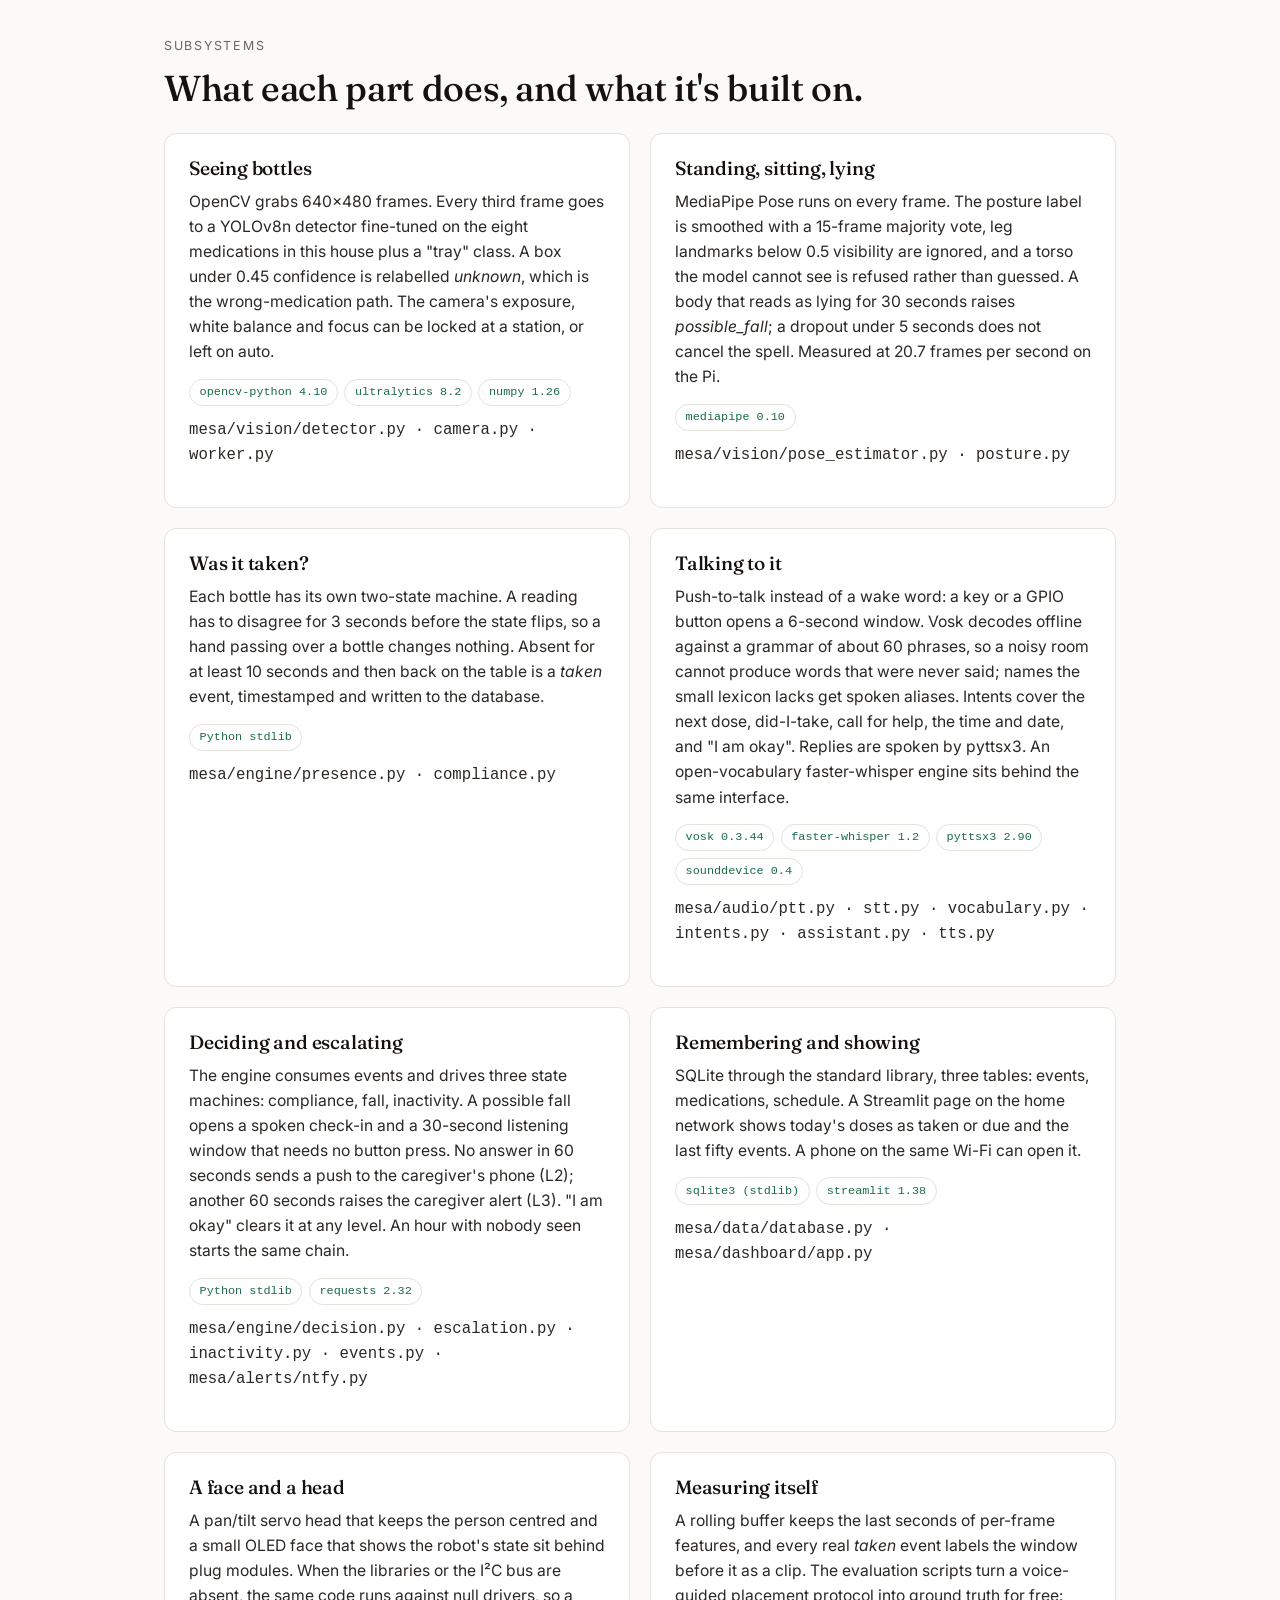
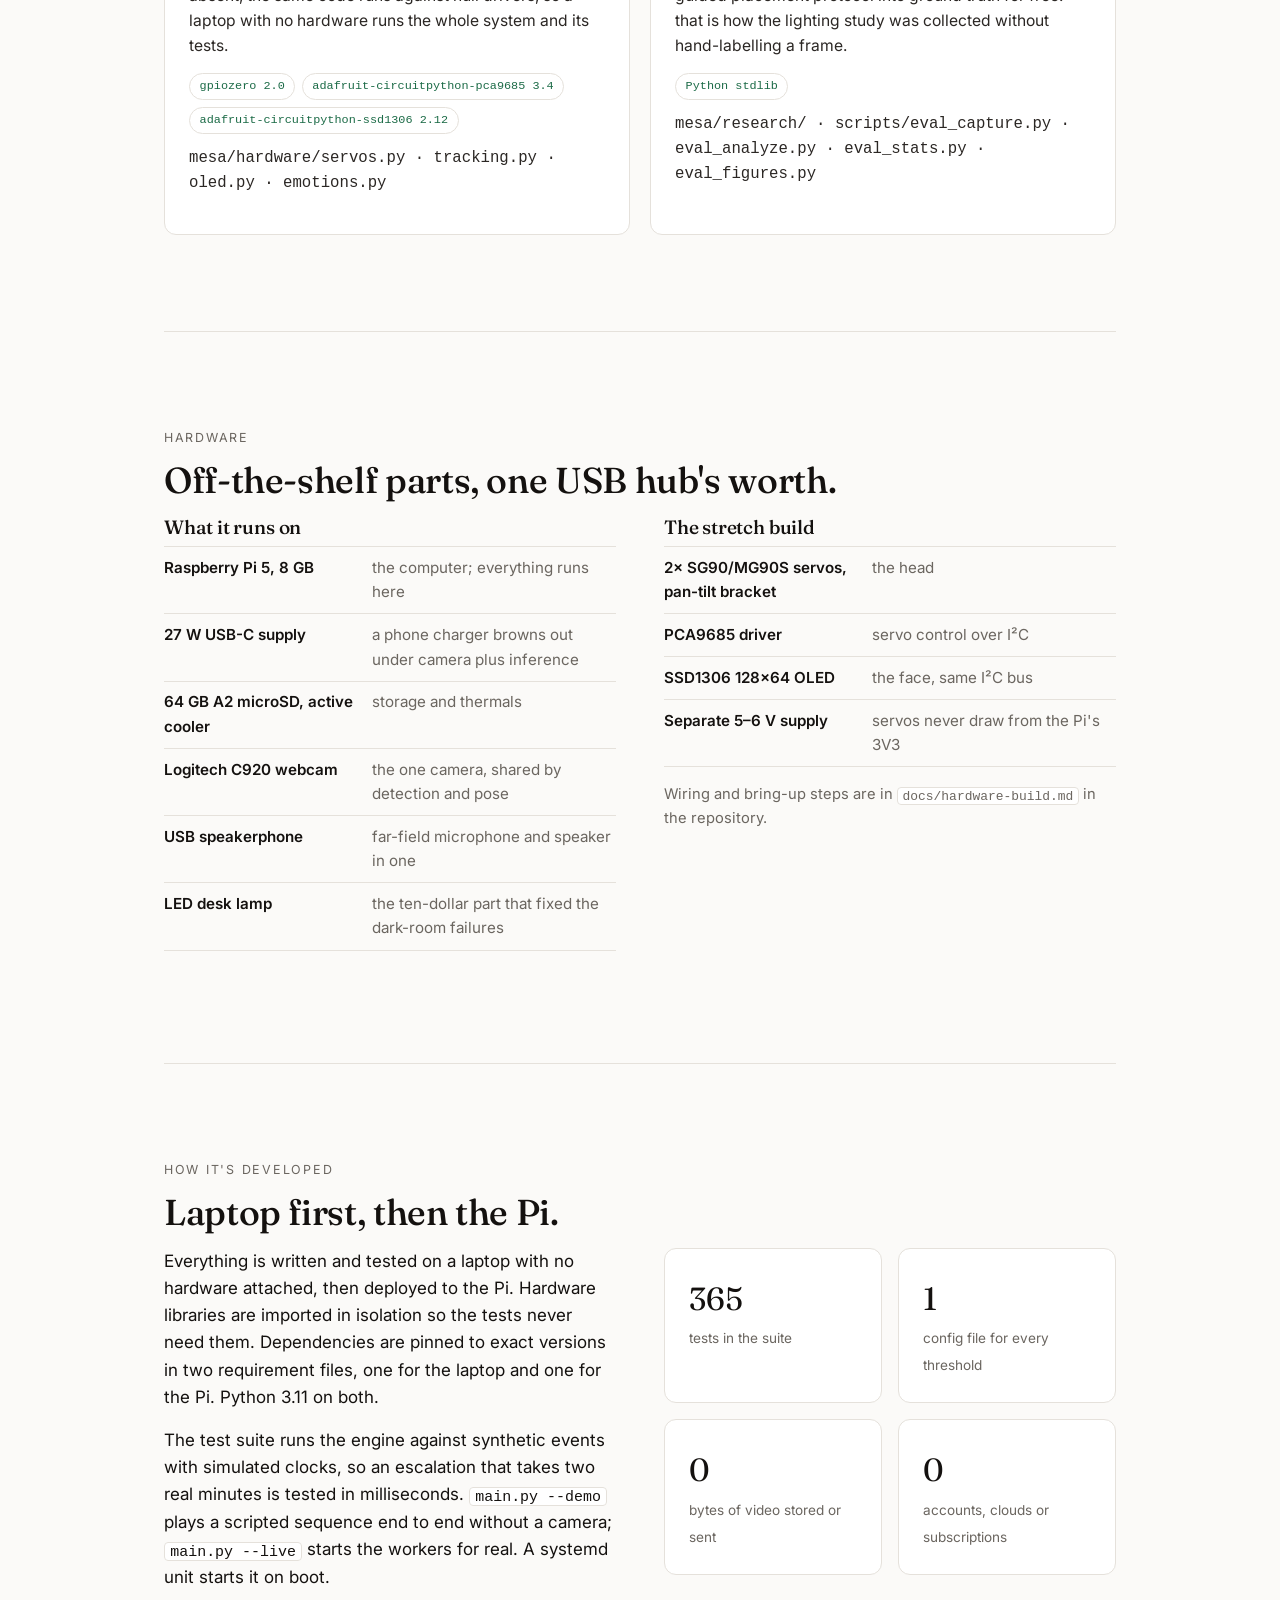
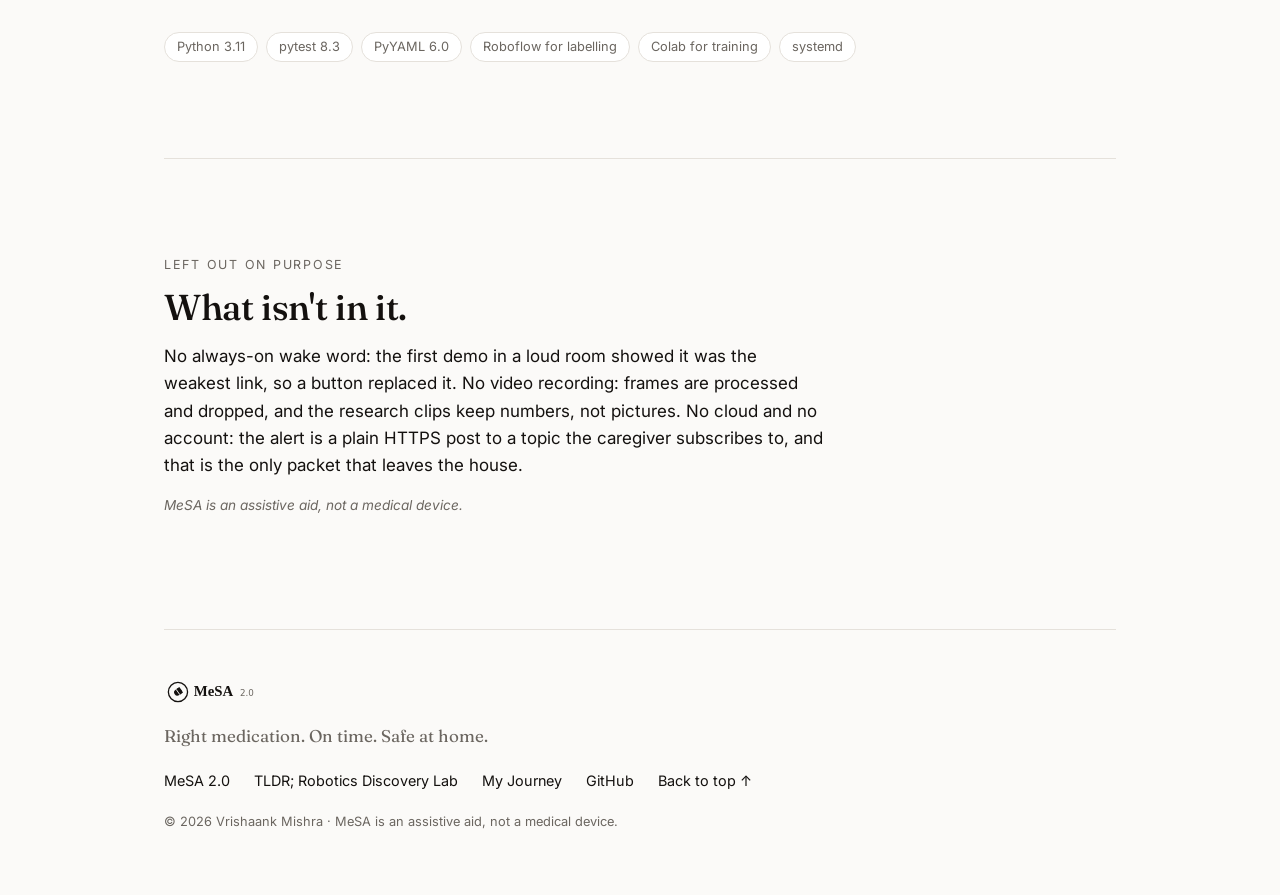
==== commit bd179a32: "Rename story page to 'My Journey' and rebuild it as a photo album Smaller framed snapshots instead o" ====
--- a/architecture.html
+++ b/architecture.html
@@ -404,7 +404,7 @@
     <nav class="footer-links">
       <a href="index.html">MeSA 2.0</a>
       <a href="tldr.html">TLDR; Robotics Discovery Lab</a>
-      <a href="story.html">The story</a>
+      <a href="story.html">My Journey</a>
       <a href="https://github.com/VrishaankMishra/mesa-ai-robot" target="_blank" rel="noopener">GitHub</a>
       <a href="#top">Back to top ↑</a>
     </nav>
--- a/styles.css
+++ b/styles.css
@@ -230,15 +230,58 @@
 .arch-figure { margin: 1.75rem 0; padding: 1rem 0.5rem; background: #fff; border: 1px solid var(--hairline); border-radius: 12px; overflow-x: auto; }
 .arch-svg { display: block; width: 100%; min-width: 640px; height: auto; color: var(--ink); }
 
-/* ---------- The story (story.html) ---------- */
-.story-col { max-width: 62ch; margin: 0 auto; }
-.story-punch { font-family: var(--serif); font-size: clamp(1.2rem, 3vw, 1.6rem); margin: 1.5rem 0 0.5rem; }
-.story-col .cta-row { margin-top: 1.5rem; }
-.story-fig { max-width: 760px; margin: 2.75rem auto; }
-.story-fig.is-portrait { max-width: 460px; }
-.story-fig img { width: 100%; height: auto; border-radius: 12px; display: block; border: 1px solid var(--hairline); }
-.story-fig figcaption { margin-top: 0.6rem; }
-.story-duo { max-width: 760px; margin: 2.75rem auto; display: grid; grid-template-columns: 1fr 1fr; gap: 1rem; align-items: start; }
-.story-duo img { width: 100%; height: auto; border-radius: 12px; display: block; border: 1px solid var(--hairline); }
-.story-duo figcaption { grid-column: 1 / -1; margin-top: 0.2rem; }
-@media (max-width: 560px) { .story-duo { grid-template-columns: 1fr; } }
+/* ---------- My Journey (story.html) — photo-album layout ---------- */
+.album { --tape-teal: #0F8B8D; --tape-orange: #E8762B; --tape-green: #1C6B47; }
+
+.album-row {
+  display: grid; grid-template-columns: 1fr 1fr; gap: 2rem clamp(1.5rem, 4vw, 3.5rem);
+  align-items: center; margin: clamp(2.5rem, 6vw, 4.5rem) 0;
+}
+.album-row:first-child { margin-top: 0.5rem; }
+.album-row:nth-child(even) .album-text { order: 2; }   /* zig-zag the sides */
+.album-text { max-width: 48ch; }
+.album-text p:last-child { margin-bottom: 0; }
+
+.album-photos { display: flex; flex-wrap: wrap; gap: 1.5rem 1.25rem; justify-content: center; }
+
+/* a taped-up polaroid */
+.polaroid {
+  position: relative; margin: 0; background: #fff;
+  padding: 0.7rem 0.7rem 0; border-radius: 3px;
+  width: clamp(190px, 40vw, 262px);
+  box-shadow: 0 10px 22px rgba(20, 17, 15, 0.14), 0 2px 6px rgba(20, 17, 15, 0.10);
+  transition: transform 0.18s ease, box-shadow 0.18s ease;
+}
+.polaroid img { width: 100%; height: auto; display: block; border-radius: 2px; background: #efece7; }
+.polaroid.is-portrait { width: clamp(170px, 34vw, 216px); }
+.polaroid figcaption {
+  font-family: "Caveat", "Fraunces", cursive; font-weight: 600;
+  font-size: 1.2rem; line-height: 1.15; color: #2b2724;
+  text-align: center; padding: 0.5rem 0.3rem 0.75rem;
+}
+
+/* the washi tape */
+.polaroid::before {
+  content: ""; position: absolute; top: -11px; left: 50%;
+  width: 84px; height: 25px; transform: translateX(-50%) rotate(-3deg);
+  background: color-mix(in srgb, var(--tape-teal) 52%, transparent);
+  box-shadow: 0 1px 2px rgba(0, 0, 0, 0.06);
+}
+.tape--orange::before { background: color-mix(in srgb, var(--tape-orange) 52%, transparent); transform: translateX(-50%) rotate(4deg); }
+.tape--green::before  { background: color-mix(in srgb, var(--tape-green) 52%, transparent);  transform: translateX(-50%) rotate(-5deg); }
+
+/* the tilts */
+.polaroid--l { transform: rotate(-2.5deg); }
+.polaroid--r { transform: rotate(2.2deg); }
+.polaroid--s { transform: rotate(-1deg); }
+.polaroid:hover { transform: rotate(0deg) translateY(-5px); box-shadow: 0 18px 34px rgba(20, 17, 15, 0.22); z-index: 2; }
+
+/* the closing note */
+.album-close { max-width: 60ch; margin: clamp(2.5rem, 6vw, 4rem) auto 0; }
+.album-close .cta-row { margin-top: 1.5rem; }
+.story-punch { font-family: var(--serif); font-size: clamp(1.3rem, 3vw, 1.7rem); margin: 1.5rem 0 0.5rem; }
+
+@media (max-width: 720px) {
+  .album-row { grid-template-columns: 1fr; gap: 1.25rem; }
+  .album-row:nth-child(even) .album-text { order: 0; }
+}
